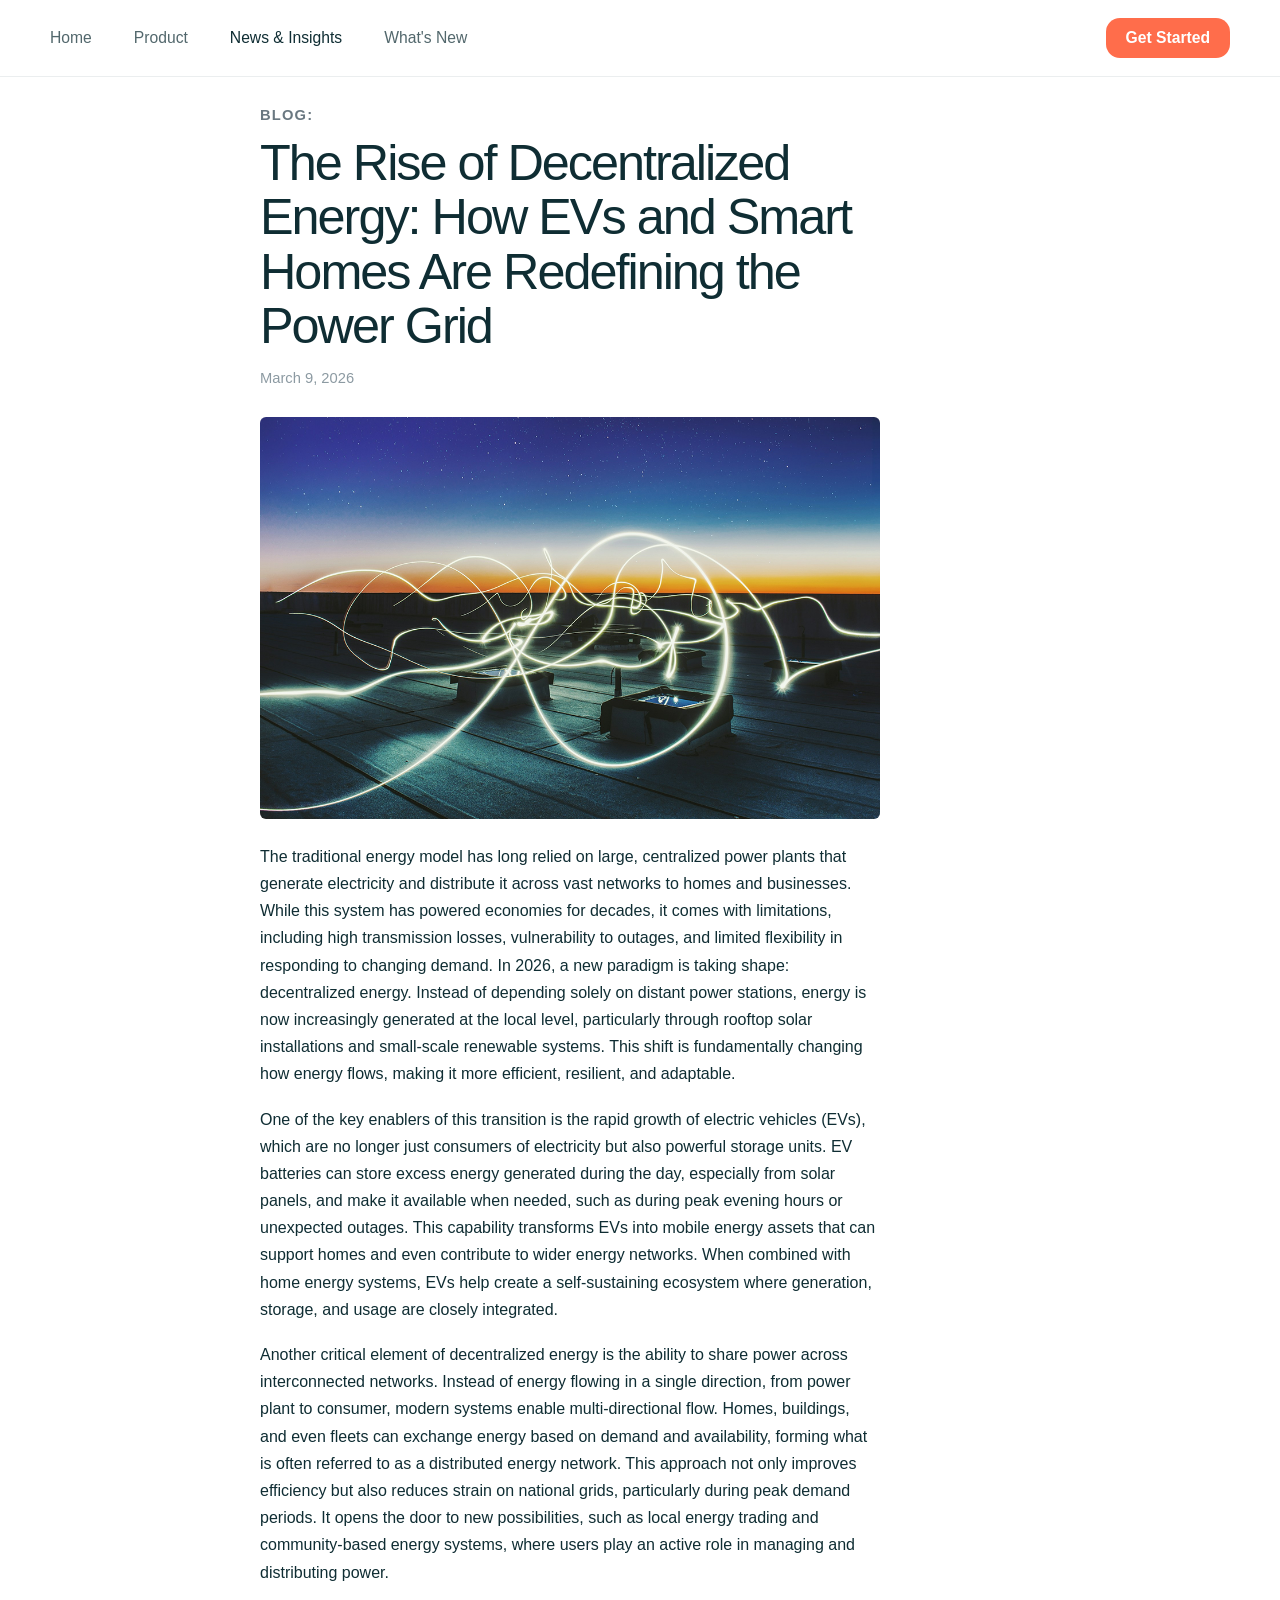
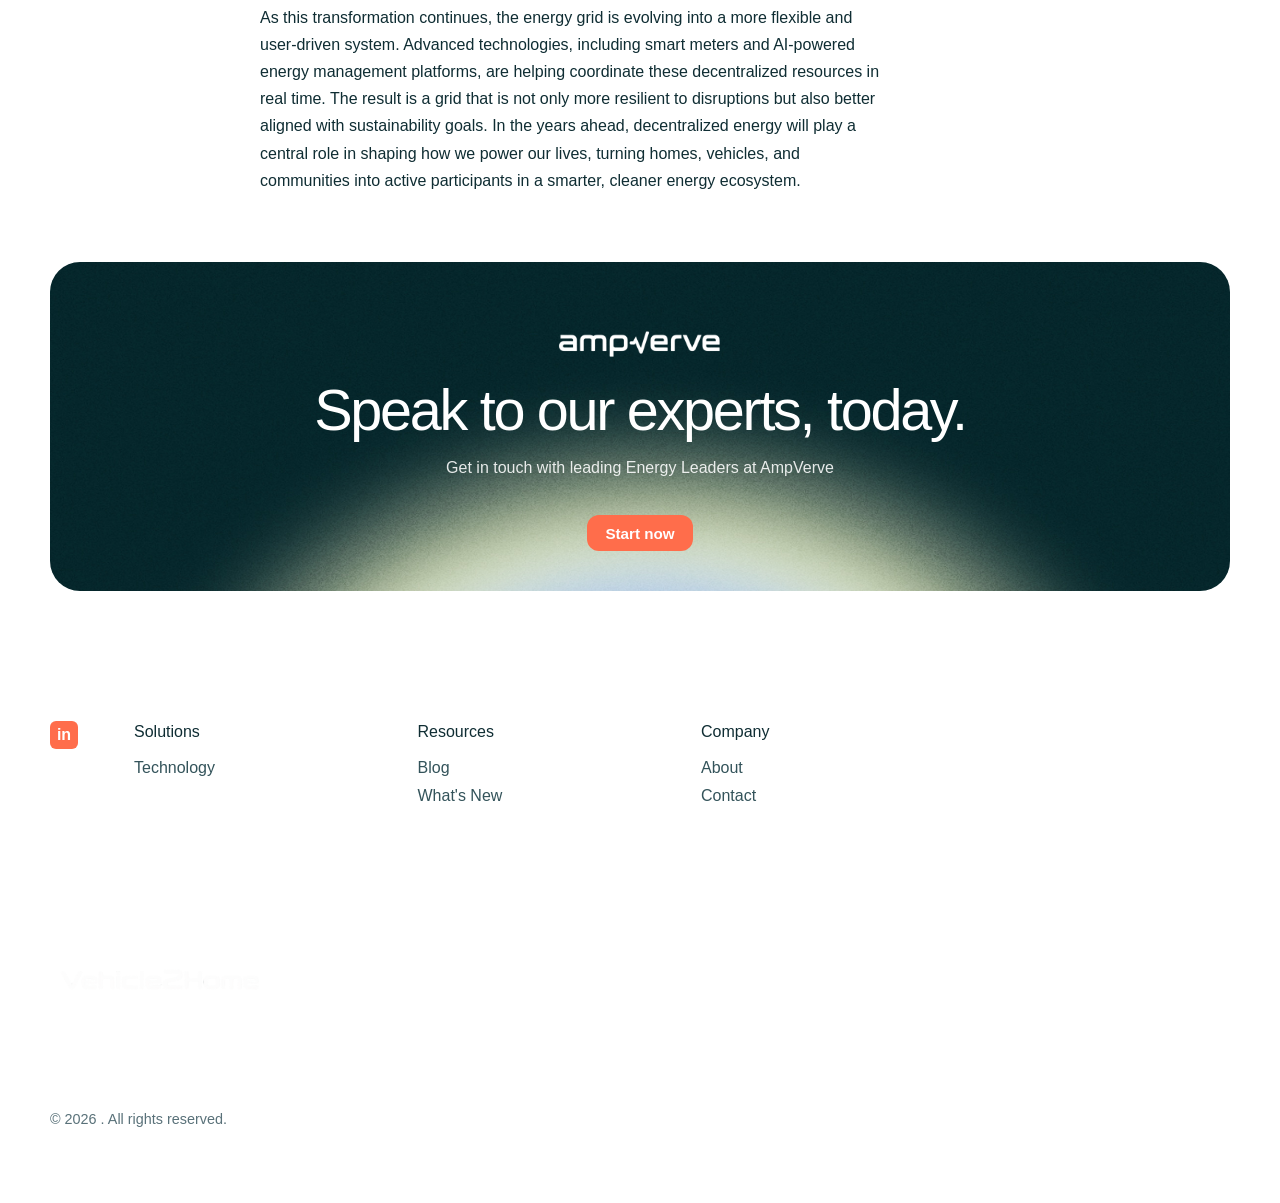
==== blog-details-2.html @ afc30acf "blogs added" ====
<!DOCTYPE html>
<html lang="en">
<head>
  <meta charset="UTF-8">
  <meta name="viewport" content="width=device-width, initial-scale=1.0">
  <title>Vehicle2Home | Blog Details</title>
  <link rel="stylesheet" href="styles.css">
</head>
<body class="details-page">
  <header class="page-header">
    <div class="shell page-nav">
      <nav class="page-nav-links" aria-label="Primary">
        <a href="index.html">Home</a>
        <a href="product.html">Product</a>
        <a href="news-insights.html" class="active">News &amp; Insights</a>
        <a href="index.html#save">What's New</a>
      </nav>
      <a class="btn btn-coral page-start" href="https://www.ampverve.com/">Get Started</a>
    </div>
  </header>

  <main class="details-main">
    <article class="details-article shell">
      <p class="details-kicker">BLOG:</p>
      <h1>The Rise of Decentralized Energy: How EVs and Smart Homes Are Redefining the Power Grid</h1>
      <p class="details-meta">March 9, 2026</p>

      <img class="details-hero-image" src="assets/Decenterakized Energy.png" alt="Decentralized energy network connecting homes, renewable power, and electric vehicles">

      <div class="details-copy">
        <p>The traditional energy model has long relied on large, centralized power plants that generate electricity and distribute it across vast networks to homes and businesses. While this system has powered economies for decades, it comes with limitations, including high transmission losses, vulnerability to outages, and limited flexibility in responding to changing demand. In 2026, a new paradigm is taking shape: decentralized energy. Instead of depending solely on distant power stations, energy is now increasingly generated at the local level, particularly through rooftop solar installations and small-scale renewable systems. This shift is fundamentally changing how energy flows, making it more efficient, resilient, and adaptable.</p>
        <p>One of the key enablers of this transition is the rapid growth of electric vehicles (EVs), which are no longer just consumers of electricity but also powerful storage units. EV batteries can store excess energy generated during the day, especially from solar panels, and make it available when needed, such as during peak evening hours or unexpected outages. This capability transforms EVs into mobile energy assets that can support homes and even contribute to wider energy networks. When combined with home energy systems, EVs help create a self-sustaining ecosystem where generation, storage, and usage are closely integrated.</p>
        <p>Another critical element of decentralized energy is the ability to share power across interconnected networks. Instead of energy flowing in a single direction, from power plant to consumer, modern systems enable multi-directional flow. Homes, buildings, and even fleets can exchange energy based on demand and availability, forming what is often referred to as a distributed energy network. This approach not only improves efficiency but also reduces strain on national grids, particularly during peak demand periods. It opens the door to new possibilities, such as local energy trading and community-based energy systems, where users play an active role in managing and distributing power.</p>
        <p>As this transformation continues, the energy grid is evolving into a more flexible and user-driven system. Advanced technologies, including smart meters and AI-powered energy management platforms, are helping coordinate these decentralized resources in real time. The result is a grid that is not only more resilient to disruptions but also better aligned with sustainability goals. In the years ahead, decentralized energy will play a central role in shaping how we power our lives, turning homes, vehicles, and communities into active participants in a smarter, cleaner energy ecosystem.</p>
      </div>
    </article>

    <section class="section cta news-page-cta" id="contact">
      <div class="shell">
        <div class="cta-panel">
          <img class="cta-logo" src="assets/ampverve-logo.svg" alt="AmpVerve logo">
          <h2>Speak to our experts, today.</h2>
          <p>Get in touch with leading Energy Leaders at AmpVerve</p>
          <a class="btn btn-coral" href="https://www.ampverve.com/">Start now</a>
        </div>
      </div>
    </section>
  </main>

  <footer class="footer">
    <div class="shell footer-grid">
      <a class="social" href="#top" aria-label="LinkedIn">in</a>

      <div class="footer-links">
        <div>
          <h3>Solutions</h3>
          <a href="product.html">Technology</a>
        </div>
        <!-- <div>
          <h3>Customers</h3>
          <a href="#contact">Borrowers</a>
          <a href="#contact">Lenders</a>
        </div> -->
        <div>
          <h3>Resources</h3>
          <!-- <a href="#news">Resources Hub</a> -->
          <a href="#news">Blog</a>
          <!-- <a href="#news">Press</a> -->
          <a href="#save">What's New</a>
        </div>
        <div>
          <h3>Company</h3>
          <a href="#top">About</a>
          <!-- <a href="#contact">Careers</a> -->
          <a href="#contact">Contact</a>
          <!-- <a href="#contact">Privacy Policy</a> -->
        </div>
      </div>
    </div>
    <div class="shell footer-bottom">
      <img class="site-logo footer-logo" src="assets/vehicle2home-logo.png" alt="Vehicle2Home logo">
      <p>&copy; 2026 . All rights reserved.</p>
    </div>
  </footer>

  <script src="script.js"></script>
</body>
</html>
---- styles.css ----
:root {
  --bg: #f9f8f5;
  --panel: #ffffff;
  --deep: #082f35;
  --deep-soft: #124951;
  --text: #0f2d33;
  --muted: #64727c;
  --line: #dde3e8;
  --coral: #ff6d4b;
  --shadow: 0 18px 60px rgba(8, 47, 53, 0.08);
}


*/This is for Suite Software Section*/

.software-steps {
  background: #fbfaf7;
  padding-top: 96px;
  padding-bottom: 110px;
}

.software-steps-head h2 {
  text-align: left;
  max-width: 760px;
  margin: 0 0 56px;
  color: #111;
}

.software-steps-layout {
  display: grid;
  grid-template-columns: minmax(320px, 460px) minmax(0, 1fr);
  gap: 46px;
  align-items: start;
}

.software-steps-content {
  padding-top: 12px;
}

.software-step-item {
  padding: 0 0 28px;
  margin-bottom: 28px;
  border-bottom: 1px solid #e5e1db;
}

.software-step-item:last-of-type {
  margin-bottom: 0;
}

.software-step-number {
  font-size: 32px;
  line-height: 1;
  font-weight: 300;
  letter-spacing: -0.05em;
  color: #111;
  margin-bottom: 18px;
}

.software-step-item p {
  max-width: 430px;
  font-size: 1.05rem;
  line-height: 1.6;
  color: #1e2328;
}

.software-steps-actions {
  margin-top: 56px;
}

.software-steps-actions .btn {
  min-width: 200px;
  min-height: 48px;
  border-radius: 16px;
  padding: 0 24px;
}

.software-steps-actions p {
  margin-top: 18px;
  color: #7a7f85;
  font-size: 0.98rem;
}

.software-steps-visual {
  min-width: 0;
}

.software-demo-frame {
  position: relative;
  min-height: 640px;
  padding: 68px 52px 52px;
  border-radius: 38px;
  background: #e7e3de;
  overflow: visible;
}

.software-demo-main {
  display: grid;
  grid-template-columns: 210px 1fr;
  min-height: 500px;
  border-radius: 28px;
  overflow: hidden;
  background: #f6f4f2;
  box-shadow: 0 18px 50px rgba(8, 47, 53, 0.08);
}

.software-demo-sidebar {
  background: #101217;
  color: rgba(255, 255, 255, 0.82);
  padding: 28px 22px;
}

.software-demo-brand {
  font-size: 1.8rem;
  font-weight: 600;
  letter-spacing: -0.05em;
  color: #fff;
}

.software-demo-nav {
  display: grid;
  gap: 10px;
  margin-top: 34px;
}

.software-demo-nav span {
  display: block;
  padding: 12px 14px;
  border-radius: 12px;
  font-size: 0.96rem;
}

.software-demo-nav span.active {
  background: rgba(255, 255, 255, 0.08);
  color: #fff;
}

.software-demo-content {
  padding: 50px 44px;
  background: #f8f7f5;
}

.software-demo-content h3 {
  font-size: 2rem;
  font-weight: 500;
  color: #111;
}

.software-demo-tabs {
  display: flex;
  gap: 28px;
  margin-top: 26px;
  padding-bottom: 14px;
  border-bottom: 1px solid #ddd7d0;
}

.software-demo-tabs span {
  font-size: 0.95rem;
  color: #8a8782;
  padding-bottom: 10px;
}

.software-demo-tabs span.active {
  color: #111;
  border-bottom: 2px solid #111;
}

.software-demo-list {
  display: grid;
  gap: 16px;
  margin-top: 28px;
}

.software-demo-entry {
  display: grid;
  grid-template-columns: 1fr auto;
  gap: 18px;
  align-items: center;
  padding: 18px 18px;
  border: 1px solid #e2ddd7;
  border-radius: 16px;
  background: #fff;
}

.software-demo-entry strong {
  display: block;
  font-size: 1rem;
  color: #111;
}

.software-demo-entry p {
  margin-top: 6px;
  color: #73777d;
  font-size: 0.92rem;
  line-height: 1.5;
}

.software-demo-entry a {
  white-space: nowrap;
  font-weight: 700;
  color: var(--text);
  text-decoration: underline;
  text-decoration-color: var(--coral);
  text-underline-offset: 5px;
  text-decoration-thickness: 2px;
}

.software-code-card {
  position: absolute;
  right: -12px;
  bottom: 26px;
  width: min(470px, 42vw);
  background: rgba(255, 255, 255, 0.96);
  border: 1px solid rgba(220, 214, 206, 0.95);
  border-radius: 24px;
  padding: 28px 28px 22px;
  box-shadow: 0 18px 50px rgba(0, 0, 0, 0.08);
}

.software-code-lines {
  display: grid;
  gap: 16px;
  color: #a4a09a;
  font-family: Aptos, "Segoe UI", "Trebuchet MS", sans-serif;
  font-size: 0.95rem;
  line-height: 1.5;
}

.software-code-footer {
  display: flex;
  align-items: center;
  gap: 10px;
  margin-top: 28px;
  color: #23262b;
  font-size: 0.98rem;
}

.copy-icon {
  font-size: 1.1rem;
  line-height: 1;
}

@media (max-width: 1200px) {
  .software-steps-layout {
    grid-template-columns: 1fr;
  }

  .software-demo-frame {
    min-height: auto;
  }

  .software-code-card {
    position: relative;
    right: auto;
    bottom: auto;
    width: 100%;
    margin-top: 22px;
  }
}

@media (max-width: 760px) {
  .software-steps {
    padding-top: 62px;
    padding-bottom: 70px;
  }

  .software-steps-head h2 {
    margin-bottom: 34px;
  }

  .software-demo-frame {
    padding: 22px;
    border-radius: 24px;
  }

  .software-demo-main {
    grid-template-columns: 1fr;
  }

  .software-demo-sidebar {
    padding: 22px 18px;
  }

  .software-demo-content {
    padding: 28px 20px;
  }

  .software-demo-entry {
    grid-template-columns: 1fr;
  }

  .software-step-number {
    margin-bottom: 12px;
  }

  .software-steps-actions {
    margin-top: 38px;
  }
}

.software-highlight {
  padding-top: 84px;
  padding-bottom: 30px;
  background: #fbfaf7;
}

.software-card {
  display: grid;
  grid-template-columns: minmax(0, 1.05fr) minmax(320px, 0.95fr);
  gap: 56px;
  align-items: center;
  background: #fff;
  border: 1px solid #e8ecef;
  border-radius: 30px;
  padding: 42px;
  box-shadow: var(--shadow);
}

.software-copy {
  max-width: 560px;
}

.software-copy .pill {
  margin-bottom: 22px;
}

.software-copy h2 {
  text-align: left;
  margin: 0;
  color: var(--text);
}

.software-copy .section-copy {
  margin-top: 18px;
  text-align: left;
  font-size: 1.05rem;
}

.software-features {
  display: grid;
  gap: 16px;
  margin: 30px 0 32px;
}

.software-feature {
  display: flex;
  align-items: center;
  gap: 14px;
  color: #23353b;
  font-weight: 500;
}

.software-icon {
  width: 28px;
  height: 28px;
  border-color: rgba(8, 47, 53, 0.18);
  color: var(--deep);
  flex: 0 0 28px;
}

.software-visual img {
  width: 100%;
  background-color: #ffffff00;
  border-radius: 22px;
  border: 1px solid #e8ecef;
  box-shadow: 0 22px 54px rgba(8, 47, 53, 0.12);
}

@media (max-width: 1100px) {
  .software-card {
    grid-template-columns: 1fr;
    gap: 32px;
  }
}

@media (max-width: 760px) {
  .software-highlight {
    padding-top: 62px;
  }

  .software-card {
    padding: 26px;
    border-radius: 22px;
  }

  .software-copy h2,
  .software-copy .section-copy {
    text-align: center;
  }

  .software-copy .pill {
    display: table;
    margin: 0 auto 22px;
  }

  .software-feature {
    align-items: flex-start;
  }

  .software-copy .btn {
    width: 100%;
  }
}


*,
*::before,
*::after {
  box-sizing: border-box;
}

html {
  scroll-behavior: smooth;
}

body {
  margin: 0;
  font-family: Aptos, "Segoe UI", "Trebuchet MS", sans-serif;
  color: var(--text);
  background: var(--bg);
}

img {
  max-width: 100%;
  display: block;
}

a {
  color: inherit;
  text-decoration: none;
}

.shell {
  width: min(1180px, calc(100vw - 48px));
  margin: 0 auto;
}

.narrow {
  width: min(1320px, calc(100vw - 120px));
}

.section {
  padding: 88px 0;
}

[data-reveal] {
  opacity: 0;
  transform: translateY(34px);
  transition: opacity 700ms ease, transform 700ms ease;
  will-change: opacity, transform;
}

[data-reveal].is-visible {
  opacity: 1;
  transform: translateY(0);
}

[data-reveal="left"] {
  transform: translateX(-34px);
}

[data-reveal="right"] {
  transform: translateX(34px);
}

[data-reveal="left"].is-visible,
[data-reveal="right"].is-visible {
  transform: translateX(0);
}

h1,
h2,
h3,
p {
  margin: 0;
}

h1,
h2 {
  letter-spacing: -0.04em;
  font-weight: 300;
}

h1 {
  font-size: clamp(3rem, 6vw, 5rem);
  line-height: 1;
}

h2 {
  font-size: clamp(2.5rem, 4.8vw, 4rem);
  text-align: center;
  line-height: 1.05;
}

h3 {
  font-size: 1.2rem;
  line-height: 1.35;
  font-weight: 500;
}

p {
  line-height: 1.7;
}

.btn {
  display: inline-flex;
  align-items: center;
  justify-content: center;
  min-height: 44px;
  padding: 0 22px;
  border-radius: 14px;
  font-size: 0.98rem;
  font-weight: 600;
  transition: transform 160ms ease, box-shadow 160ms ease, background 160ms ease;
}

.btn:hover {
  transform: translateY(-1px);
  box-shadow: 0 12px 24px rgba(255, 109, 75, 0.25);
}

.btn-coral {
  background: var(--coral);
  color: #fff;
}

.btn-large {
  min-width: 184px;
  min-height: 52px;
}

.btn-full {
  width: 100%;
}

.hero {
  background: var(--deep);
  color: #edf5f4;
}

.nav {
  display: flex;
  align-items: center;
  justify-content: space-between;
  gap: 24px;
  padding: 8px 0;
}

.brand {
  font-size: 2rem;
  font-weight: 700;
}

.brand-mark {
  letter-spacing: -0.06em;
}

.site-logo {
  display: block;
  height: auto;
}

.header-logo {
  width: 200px;
}

.nav-links {
  display: flex;
  gap: 38px;
  font-size: 0.98rem;
}

.nav-links a {
  opacity: 0.88;
}

.nav-links a.active,
.nav-links a:hover {
  opacity: 1;
}

.hero-content {
  display: grid;
  place-items: center;
  text-align: center;
  padding: 78px 0 56px;
}

.hero-content p {
  max-width: 670px;
  margin-top: 28px;
  font-size: 1.45rem;
  color: rgba(237, 245, 244, 0.85);
}

.hero-content .btn {
  margin-top: 34px;
}

[data-typewriter]::after {
  content: "";
  display: inline-block;
  width: 0.08em;
  height: 0.9em;
  margin-left: 0.08em;
  vertical-align: -0.08em;
  background: currentColor;
  animation: type-caret 900ms steps(1) infinite;
}

[data-typewriter].typewriter-done::after {
  opacity: 0;
}

.hero-points {
  display: flex;
  flex-wrap: wrap;
  justify-content: center;
  gap: 36px;
  margin-top: 66px;
  padding-bottom: 10px;
}

.point {
  display: inline-flex;
  align-items: center;
  gap: 12px;
  color: rgba(237, 245, 244, 0.9);
}

.icon-ring {
  display: inline-grid;
  place-items: center;
  width: 24px;
  height: 24px;
  border: 1px solid rgba(237, 245, 244, 0.45);
  border-radius: 50%;
  font-size: 0.72rem;
}

.logo-strip {
  border-top: 1px solid rgba(237, 245, 244, 0.08);
  border-bottom: 1px solid rgba(237, 245, 244, 0.08);
  overflow: hidden;
}

.logo-marquee {
  display: flex;
  width: max-content;
  min-width: 100%;
}

.logo-track {
  display: flex;
  flex: 0 0 auto;
  align-items: center;
  gap: clamp(46px, 6vw, 86px);
  padding: 18px clamp(24px, 4vw, 40px);
  animation: logo-scroll 28s linear infinite;
}

.partner-logo {
  width: auto;
  height: 38px;
  object-fit: contain;
  flex: 0 0 auto;
  opacity: 0.96;
}

.microsoft-logo {
  height: 44px;
}

.reading-logo {
  height: 40px;
}

.oxford-logo {
  height: 42px;
}

.sustainable-logo {
  height: 30px;
}

.wells-logo {
  height: 48px;
}

.cherry-logo {
  height: 42px;
}

@keyframes logo-scroll {
  from {
    transform: translateX(0);
  }

  to {
    transform: translateX(-100%);
  }
}

@keyframes type-caret {
  0%,
  49% {
    opacity: 1;
  }

  50%,
  100% {
    opacity: 0;
  }
}

.eyebrow {
  text-align: center;
  color: #d6d9dc;
  margin-bottom: 22px;
}

.intro h2,
.feature-video h2,
.challenge h2,
.v2h h2,
.savings h2,
.news h2,
.cta h2 {
  max-width: 900px;
  margin: 0 auto;
}

.video-grid {
  display: grid;
  grid-template-columns: repeat(3, 1fr);
  gap: 24px;
  margin-top: 62px;
}

.video-card {
  transition: transform 220ms ease;
}

.video-card h3 {
  margin-top: 18px;
  font-size: 1.02rem;
  padding: 0 6px;
}

.thumb,
.hero-video {
  position: relative;
  overflow: hidden;
  border-radius: 22px;
  background: linear-gradient(180deg, #0f383f 0%, #0a2f35 100%);
  box-shadow: 0 22px 54px rgba(8, 47, 53, 0.16);
}

.thumb {
  aspect-ratio: 1.68;
  border: 1px solid rgba(255, 255, 255, 0.18);
}

.thumb::after,
.hero-video::after {
  content: "";
  position: absolute;
  inset: 0;
  background: linear-gradient(180deg, rgba(255, 255, 255, 0.04), rgba(8, 47, 53, 0.16));
  pointer-events: none;
  transition: opacity 220ms ease;
}

.thumb img,
.thumb iframe,
.hero-video img,
.hero-video iframe,
.main-story img {
  width: 100%;
  height: 100%;
  object-fit: cover;
}

.thumb img,
.thumb iframe,
.hero-video img,
.hero-video iframe {
  transform: scale(1);
  transition: transform 280ms ease;
}

.thumb iframe,
.hero-video iframe {
  border: 0;
  display: block;
}

.video-card:hover {
  transform: translateY(-4px);
}

.video-card:hover .thumb iframe,
.video-card:hover .thumb img,
.hero-video:hover iframe,
.hero-video:hover img {
  transform: scale(1.045);
}

.video-card:hover .thumb::after,
.hero-video:hover::after {
  opacity: 0.6;
}

.play-button {
  position: absolute;
  inset: 50% auto auto 50%;
  width: 170px;
  height: 170px;
  transform: translate(-50%, -50%);
  border-radius: 50%;
  background: rgba(255, 255, 255, 0.96);
  border: 6px solid rgba(0, 0, 0, 0.14);
  box-shadow: 0 10px 30px rgba(0, 0, 0, 0.12);
}

.play-button::before {
  content: "";
  position: absolute;
  inset: 50% auto auto 54%;
  transform: translate(-50%, -50%);
  border-top: 28px solid transparent;
  border-bottom: 28px solid transparent;
  border-left: 42px solid #000;
}

.play-button.small {
  width: 102px;
  height: 102px;
}

.play-button.small::before {
  border-top-width: 18px;
  border-bottom-width: 18px;
  border-left-width: 28px;
}

.speaker,
.section-copy {
  margin-top: 18px;
  text-align: center;
  color: var(--muted);
  font-size: 1.1rem;
}

.speaker {
  text-transform: uppercase;
  color: #23353b;
  letter-spacing: 0.04em;
}

.hero-video {
  margin-top: 54px;
  aspect-ratio: 1.66;
  border: 1px solid rgba(8, 47, 53, 0.08);
  background:
    radial-gradient(circle at 50% 0%, rgba(255, 255, 255, 0.32), transparent 40%),
    linear-gradient(180deg, #fefefe 0%, #eef3f4 100%);
  box-shadow: 0 26px 72px rgba(8, 47, 53, 0.14);
}

.challenge {
  background: linear-gradient(180deg, #fbfaf8 0%, #fff 100%);
}

.timeline {
  display: grid;
  grid-template-columns: repeat(3, 1fr);
  gap: 36px;
  margin-top: 70px;
}

.timeline-item {
  text-align: center;
}

.timeline-item p {
  margin-top: 14px;
  color: var(--muted);
}

.timeline-line {
  position: relative;
  display: grid;
  grid-template-columns: repeat(3, 1fr);
  align-items: center;
  gap: 36px;
  width: min(920px, 100%);
  margin: 26px auto 0;
}

.timeline-line::before {
  content: "";
  position: absolute;
  left: 7%;
  right: 7%;
  top: 50%;
  height: 1px;
  background: var(--line);
}

.timeline-line span {
  position: relative;
  justify-self: center;
  width: 18px;
  height: 18px;
  background: #fff;
  border: 6px solid #cfd5d9;
  border-radius: 50%;
}

.badge-stack {
  display: grid;
  justify-content: center;
  gap: 16px;
  margin: 28px 0 12px;
}

.pill {
  display: inline-flex;
  justify-content: center;
  align-items: center;
  min-width: 138px;
  height: 44px;
  border-radius: 14px;
  color: #fff;
  font-weight: 600;
}

.pill-coral {
  background: var(--coral);
}

.pill-deep {
  background: var(--deep);
}

.v2h-flow {
  display: grid;
  grid-template-columns: 1fr auto 1fr auto 1fr;
  align-items: center;
  gap: 10px;
  max-width: 960px;
  margin: 64px auto 0;
}

.flow-step {
  text-align: center;
}

.flow-icon {
  display: inline-grid;
  place-items: center;
  width: 86px;
  height: 86px;
  border-radius: 50%;
  box-shadow: 0 12px 30px rgba(8, 47, 53, 0.15);
}

.flow-icon.deep {
  background: #155763;
}

.flow-icon.coral {
  background: var(--coral);
}

.flow-icon svg {
  width: 34px;
  height: 34px;
  fill: #fff;
}

.flow-step h3 {
  margin-top: 18px;
}

.flow-step p {
  color: var(--muted);
}

.flow-arrow {
  font-size: 3rem;
  color: #111;
  text-align: center;
}

.benefit-grid {
  display: grid;
  grid-template-columns: repeat(3, 1fr);
  gap: 18px;
  margin-top: 64px;
}

.benefit-card,
.calculator-card,
.stat-card {
  background: #fff;
  border: 1px solid #e8ecef;
  border-radius: 20px;
}

.benefit-card {
  padding: 42px 32px;
  text-align: center;
}

.mini-icon {
  display: inline-grid;
  place-items: center;
  width: 36px;
  height: 36px;
  color: var(--deep);
}

.mini-icon img,
.mini-icon svg {
  width: 100%;
  height: 100%;
  object-fit: contain;
}

.mini-icon svg {
  fill: currentColor;
}

.benefit-card h3 {
  margin-top: 18px;
}

.benefit-card p {
  margin-top: 12px;
  color: var(--muted);
}

.savings-layout {
  display: grid;
  grid-template-columns: minmax(320px, 560px) 1fr;
  gap: 70px;
  margin-top: 56px;
  align-items: start;
}

.calculator-card {
  padding: 28px;
  box-shadow: var(--shadow);
}

.calculator-card h3 {
  font-size: 2rem;
  margin-bottom: 24px;
}

.calculator-card label {
  display: block;
  margin-top: 18px;
  margin-bottom: 10px;
  font-size: 0.95rem;
}

.select-shell {
  position: relative;
}

.select-shell::after {
  content: "v";
  position: absolute;
  right: 16px;
  top: 50%;
  transform: translateY(-50%);
  color: #8a949c;
  pointer-events: none;
}

select,
input[type="range"] {
  width: 100%;
}

select {
  appearance: none;
  border: 0;
  background: #f1f3f6;
  color: #324148;
  min-height: 48px;
  border-radius: 10px;
  padding: 0 16px;
  font-size: 1rem;
}

input[type="range"] {
  appearance: none;
  height: 12px;
  border-radius: 999px;
  background: linear-gradient(90deg, #1a5a64 0%, #1a5a64 var(--fill, 40%), #e8edf1 var(--fill, 40%), #e8edf1 100%);
}

input[type="range"]::-webkit-slider-thumb {
  appearance: none;
  width: 22px;
  height: 22px;
  border-radius: 50%;
  background: #fff;
  border: 2px solid #67757d;
}

input[type="range"]::-moz-range-thumb {
  width: 22px;
  height: 22px;
  border-radius: 50%;
  background: #fff;
  border: 2px solid #67757d;
}

.range-scale {
  display: flex;
  justify-content: space-between;
  margin-top: 8px;
  color: #8a949c;
  font-size: 0.85rem;
}

.estimate-card {
  margin-top: 24px;
  padding: 20px;
  border-radius: 16px;
  background: #175864;
  color: #fff;
}

.estimate-card p {
  font-size: 0.95rem;
}

.estimate-card strong {
  display: block;
  margin-top: 10px;
  font-size: 4rem;
  line-height: 1;
}

.estimate-card span {
  display: block;
  margin-top: 12px;
  color: rgba(255, 255, 255, 0.78);
}

.calculator-card .btn {
  margin-top: 20px;
}

.savings-notes {
  display: grid;
  gap: 30px;
}

.savings-notes article {
  display: grid;
  grid-template-columns: 40px 1fr;
  gap: 16px;
}

.savings-notes article p {
  margin-top: 10px;
  color: var(--muted);
}

.stat-card {
  max-width: 390px;
  padding: 26px 28px;
}

.stat-card strong {
  display: block;
  font-size: 4rem;
  line-height: 1;
  color: #1b5661;
}

.stat-card p {
  margin-top: 14px;
  color: var(--muted);
}

.news-head {
  display: flex;
  align-items: flex-end;
  justify-content: space-between;
  gap: 20px;
}

.news-head a,
.main-story a,
.story-item a {
  font-weight: 700;
  text-decoration: underline;
  text-decoration-color: var(--coral);
  text-underline-offset: 6px;
  text-decoration-thickness: 3px;
}

.news-layout {
  display: grid;
  grid-template-columns: minmax(0, 0.92fr) minmax(0, 1fr);
  gap: 54px;
  margin-top: 38px;
  align-items: start;
}

.story-type {
  margin-bottom: 16px;
  font-size: 1.05rem;
  color: #24363c;
}

.main-story {
  max-width: 500px;
}

.main-story img {
  aspect-ratio: 1.52;
  border-radius: 8px;
}

.main-story h3 {
  margin-top: 18px;
  font-size: 1.2rem;
  line-height: 1.35;
}

.story-date {
  margin-top: 8px;
  margin-bottom: 18px;
  color: #86929a;
  font-size: 0.95rem;
}

.story-list {
  display: grid;
  gap: 28px;
  align-content: start;
}

.story-item {
  display: grid;
  grid-template-columns: 126px 1fr;
  gap: 18px;
}

.story-item h3 {
  font-size: 1rem;
  line-height: 1.45;
}

.story-thumb {
  height: 126px;
  width: 100%;
  border-radius: 8px;
  background-size: cover;
  background-position: center;
  object-fit: cover;
}

.thumb-industrial {
  background-image: linear-gradient(135deg, rgba(8, 47, 53, 0.35), rgba(8, 47, 53, 0.05)), linear-gradient(140deg, #34383d 0%, #1d2328 40%, #4a535d 100%);
}

.thumb-charger {
  background-image: linear-gradient(135deg, rgba(255, 255, 255, 0.05), rgba(255, 109, 75, 0.1)), linear-gradient(145deg, #2d3238 0%, #4f5c66 38%, #d2c4b3 100%);
}

.news {
  padding-bottom: 128px;
}

.cta {
  padding-top: 24px;
}

.cta-panel {
  position: relative;
  overflow: hidden;
  border-radius: 30px;
  background: url("assets/cta-bg.png") center/100% 100% no-repeat, var(--deep);
  color: #fff;
  text-align: center;
  min-height: 315px;
  padding: 64px 24px 40px;
}

.cta-panel::before,
.cta-panel::after {
  content: none;
}

.cta-logo {
  position: relative;
  z-index: 1;
  width: min(170px, 52%);
  height: auto;
  margin: 0 auto;
  filter: brightness(0) invert(1);
}

.cta-panel .brand {
  position: relative;
  z-index: 1;
  font-size: 2.2rem;
}

.cta-panel h2 {
  position: relative;
  z-index: 1;
  margin-top: 20px;
  font-size: clamp(2.5rem, 5.2vw, 3.6rem);
  line-height: 1.1;
}

.cta-panel p {
  position: relative;
  z-index: 1;
  margin-top: 12px;
  color: rgba(255, 255, 255, 0.88);
  font-size: 1rem;
}

.cta-panel .btn {
  position: relative;
  z-index: 1;
  margin-top: 34px;
  min-width: 88px;
  min-height: 36px;
  padding: 0 18px;
  border-radius: 12px;
  font-size: 0.95rem;
}

.footer {
  padding: 42px 0 72px;
}

.footer-grid {
  display: grid;
  grid-template-columns: 44px 1fr;
  gap: 40px;
  align-items: start;
}

.social {
  display: inline-grid;
  place-items: center;
  width: 28px;
  height: 28px;
  background: var(--coral);
  color: #fff;
  border-radius: 6px;
  font-weight: 700;
}

.footer-links {
  display: grid;
  grid-template-columns: repeat(4, minmax(110px, 1fr));
  gap: 38px;
}

.footer-links h3 {
  margin-bottom: 16px;
  font-size: 1rem;
}

.footer-links a {
  display: block;
  color: #33535a;
  margin-bottom: 10px;
}

.footer-bottom {
  margin-top: 54px;
  color: #597179;
  font-size: 0.9rem;
}

.footer-logo {
  width: 220px;
  margin-bottom: 18px;
}

.page-header {
  background: #fff;
  border-bottom: 1px solid rgba(8, 47, 53, 0.08);
}

.page-nav {
  display: flex;
  align-items: center;
  justify-content: space-between;
  gap: 24px;
  padding: 18px 0;
}

.page-nav-links {
  display: flex;
  flex-wrap: wrap;
  gap: 42px;
  font-size: 0.98rem;
}

.page-nav-links a {
  color: rgba(15, 45, 51, 0.72);
}

.page-nav-links a.active,
.page-nav-links a:hover {
  color: var(--text);
}

.page-start {
  min-height: 40px;
  padding: 0 20px;
}

.news-page {
  background: #fff;
}

.news-page-main {
  padding: 28px 0 0;
}

.news-directory {
  padding: 8px 0 32px;
}

.news-directory-shell {
  width: min(1220px, calc(100vw - 72px));
}

.news-directory-top {
  display: flex;
  align-items: center;
  justify-content: space-between;
  gap: 24px;
}

.news-filter-row {
  display: flex;
  flex-wrap: wrap;
  gap: 12px;
}

.news-filter {
  display: inline-flex;
  align-items: center;
  justify-content: center;
  min-height: 34px;
  padding: 0 14px;
  border: 1px solid #e2e7eb;
  border-radius: 999px;
  font-size: 0.92rem;
  color: #6a7881;
  background: #fff;
}

.news-filter.active {
  background: var(--deep);
  border-color: var(--deep);
  color: #fff;
}

.news-search {
  display: inline-flex;
  align-items: center;
}

.news-search input {
  width: 210px;
  min-height: 38px;
  padding: 0 16px;
  border: 1px solid #e2e7eb;
  border-radius: 999px;
  background: #fff;
  color: var(--text);
}

.news-search input::placeholder {
  color: #9aa7af;
}

.news-directory-title {
  margin-top: 34px;
  font-size: 2.8rem;
  font-weight: 400;
  letter-spacing: -0.04em;
  line-height: 1.05;
  text-align: left;
}

.news-card-grid {
  display: grid;
  grid-template-columns: repeat(3, minmax(0, 1fr));
  gap: 34px 28px;
  margin-top: 28px;
}

.news-card img {
  width: 100%;
  aspect-ratio: 1.24;
  object-fit: cover;
  border-radius: 8px;
}

.news-card h2 {
  margin-top: 16px;
  font-size: 1.28rem;
  font-weight: 500;
  line-height: 1.32;
  text-align: left;
  letter-spacing: -0.03em;
}

.news-card-date {
  margin-top: 8px;
  color: #89979f;
  font-size: 0.92rem;
}

.news-card a {
  display: inline-block;
  margin-top: 12px;
  font-size: 0.95rem;
  font-weight: 700;
  text-decoration: underline;
  text-decoration-color: var(--coral);
  text-underline-offset: 6px;
  text-decoration-thickness: 3px;
}

.news-page-cta {
  padding-top: 68px;
}

.details-page {
  background: #fff;
}

.details-main {
  padding: 26px 0 0;
}

.details-article {
  width: min(760px, calc(100vw - 48px));
}

.details-kicker {
  color: #6a7881;
  font-size: 0.92rem;
  font-weight: 700;
  letter-spacing: 0.08em;
  text-transform: uppercase;
}

.details-article h1 {
  margin-top: 8px;
  max-width: 640px;
  font-size: clamp(2rem, 4.4vw, 3.15rem);
  line-height: 1.08;
  letter-spacing: -0.04em;
}

.details-intro {
  max-width: 620px;
  margin-top: 18px;
  color: #5f6d76;
  font-size: 1rem;
}

.details-meta {
  margin-top: 12px;
  color: #8c9aa2;
  font-size: 0.92rem;
}

.details-hero-image {
  width: 100%;
  max-width: 620px;
  margin-top: 26px;
  border-radius: 6px;
}

.details-copy {
  max-width: 620px;
  margin-top: 24px;
}

.details-copy p + p {
  margin-top: 18px;
}

.product-page {
  background: #fbfaf7;
}

.product-hero {
  min-height: 720px;
  background:
    radial-gradient(circle at 50% 110%, rgba(201, 233, 219, 0.18), transparent 30%),
    linear-gradient(180deg, #082f35 0%, #072f35 100%);
  color: #edf5f4;
}

.product-hero .nav {
  padding-top: 0;
}

.product-hero .nav-links a {
  color: rgba(237, 245, 244, 0.84);
}

.product-hero .nav-links a.active,
.product-hero .nav-links a:hover {
  color: #fff;
}

.product-hero-content {
  display: grid;
  place-items: center;
  text-align: center;
  padding: 150px 0 140px;
}

.product-hero-content h1 {
  font-size: clamp(3.6rem, 7vw, 5.6rem);
  line-height: 1.02;
}

.product-hero-content .btn {
  margin-top: 42px;
  min-width: 198px;
}

.product-hero .hero-points {
  margin-top: 78px;
}

.product-challenge,
.product-v2h,
.product-savings {
  background: #fbfaf7;
}

.product-challenge h2,
.product-v2h h2,
.product-savings h2 {
  color: #0f2d33;
}

.product-challenge {
  padding-top: 140px;
}

.product-v2h {
  padding-top: 84px;
}

.product-savings {
  padding-top: 110px;
}

.sr-only {
  position: absolute;
  width: 1px;
  height: 1px;
  padding: 0;
  margin: -1px;
  overflow: hidden;
  clip: rect(0, 0, 0, 0);
  white-space: nowrap;
  border: 0;
}

@media (max-width: 1100px) {
  .nav {
    flex-wrap: wrap;
    justify-content: center;
  }

  .logo-row,
  .video-grid,
  .benefit-grid,
  .timeline,
  .news-layout,
  .savings-layout {
    grid-template-columns: 1fr;
  }

  .timeline-line {
    display: none;
  }

  .v2h-flow {
    grid-template-columns: 1fr;
    gap: 22px;
  }

  .flow-arrow {
    transform: rotate(90deg);
  }

  .story-item {
    grid-template-columns: 96px 1fr;
  }

  .page-nav {
    flex-direction: column;
  }

  .page-nav-links {
    justify-content: center;
    gap: 22px;
  }

  .news-directory-top {
    flex-direction: column;
    align-items: stretch;
  }

  .news-card-grid {
    grid-template-columns: repeat(2, minmax(0, 1fr));
  }
}

@media (max-width: 760px) {
  .shell,
  .narrow {
    width: min(100vw - 28px, 100%);
  }

  .section {
    padding: 62px 0;
  }

  .nav-links {
    flex-wrap: wrap;
    justify-content: center;
    gap: 16px 20px;
  }

  .hero-content {
    padding-top: 78px;
  }

  .hero-content p {
    font-size: 1.05rem;
  }

  .play-button {
    width: 110px;
    height: 110px;
  }

  .play-button::before {
    border-top-width: 18px;
    border-bottom-width: 18px;
    border-left-width: 26px;
  }

  .hero-points {
    gap: 16px;
    justify-items: start;
  }

  .point {
    width: 100%;
    justify-content: center;
  }

  .main-story h3,
  .story-item h3,
  .calculator-card h3 {
    font-size: 1.55rem;
  }

  .estimate-card strong,
  .stat-card strong {
    font-size: 3rem;
  }

  .footer-grid,
  .footer-links {
    grid-template-columns: 1fr;
  }

  .news-directory-shell {
    width: min(100vw - 32px, 1220px);
  }

  .news-directory-title {
    font-size: 2.1rem;
  }

  .news-card-grid {
    grid-template-columns: 1fr;
  }

  .news-search input {
    width: 100%;
  }

  .details-article {
    width: min(100vw - 32px, 760px);
  }
}
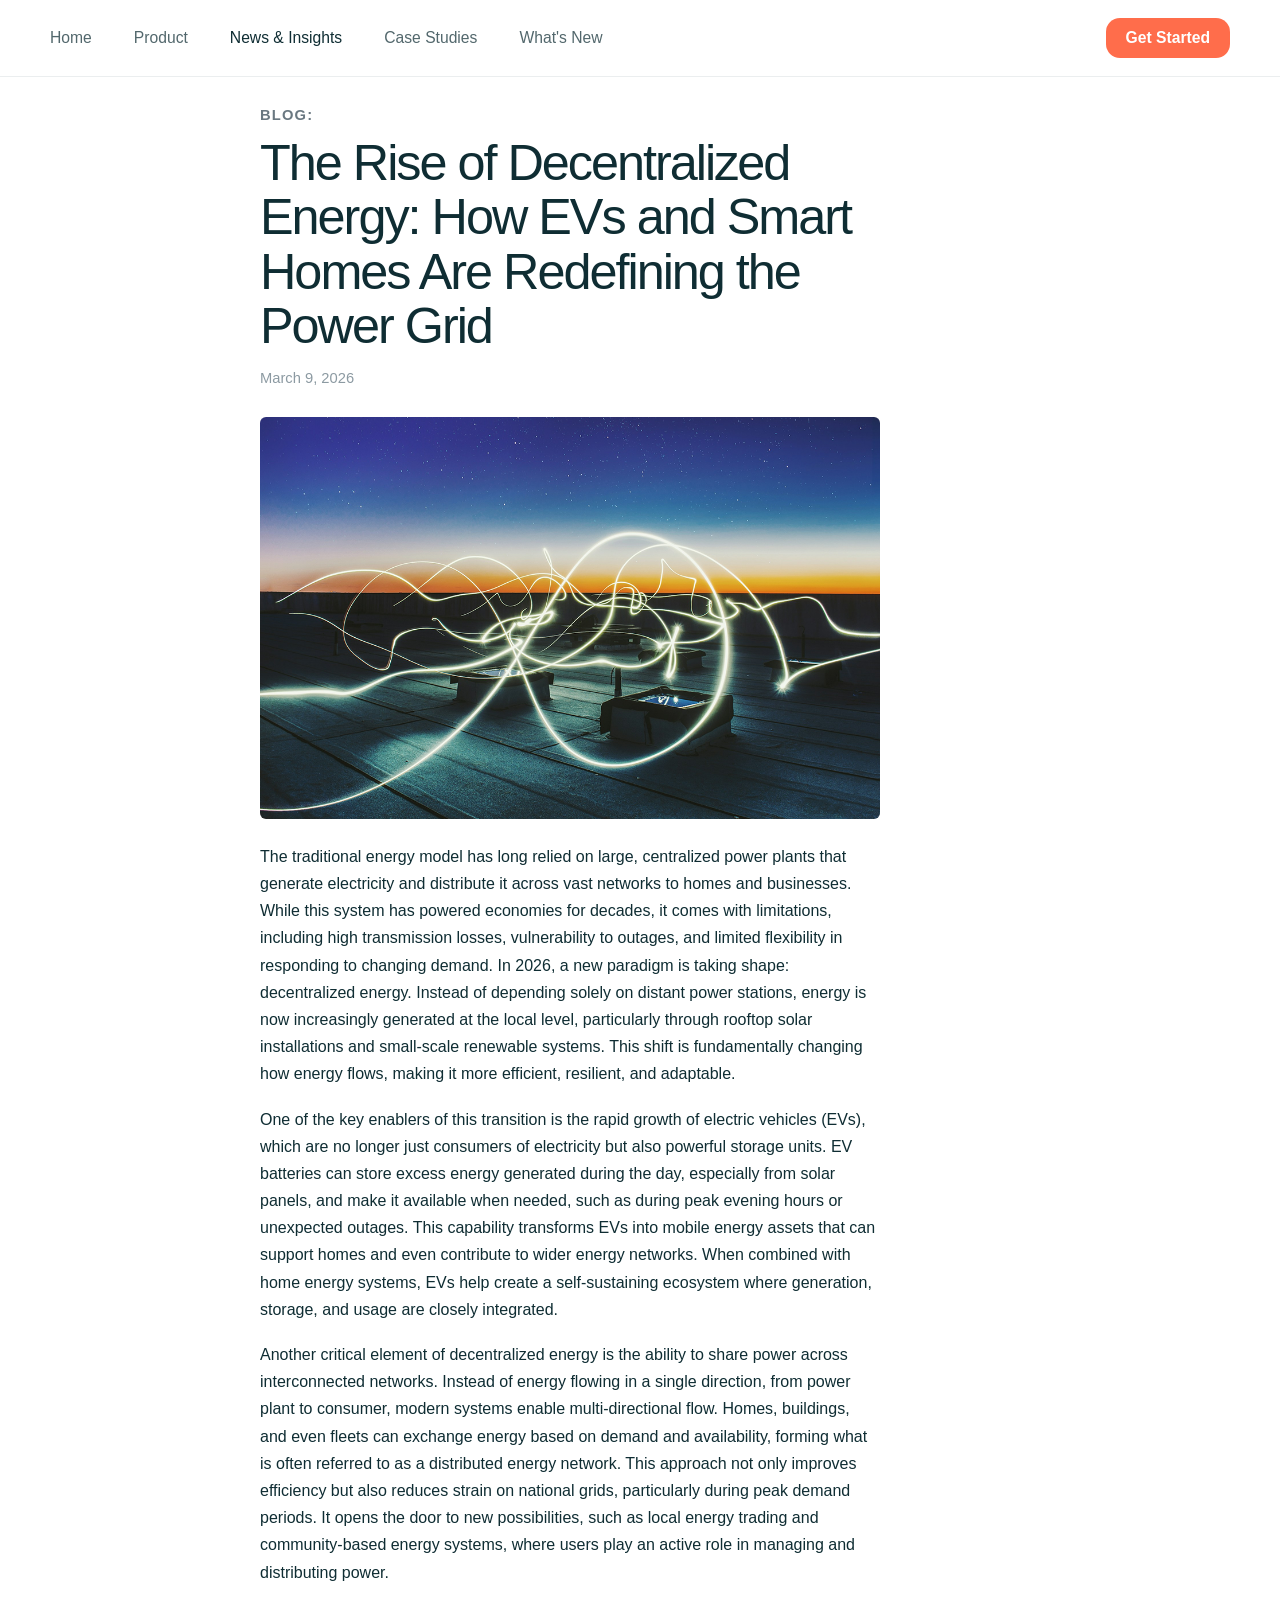
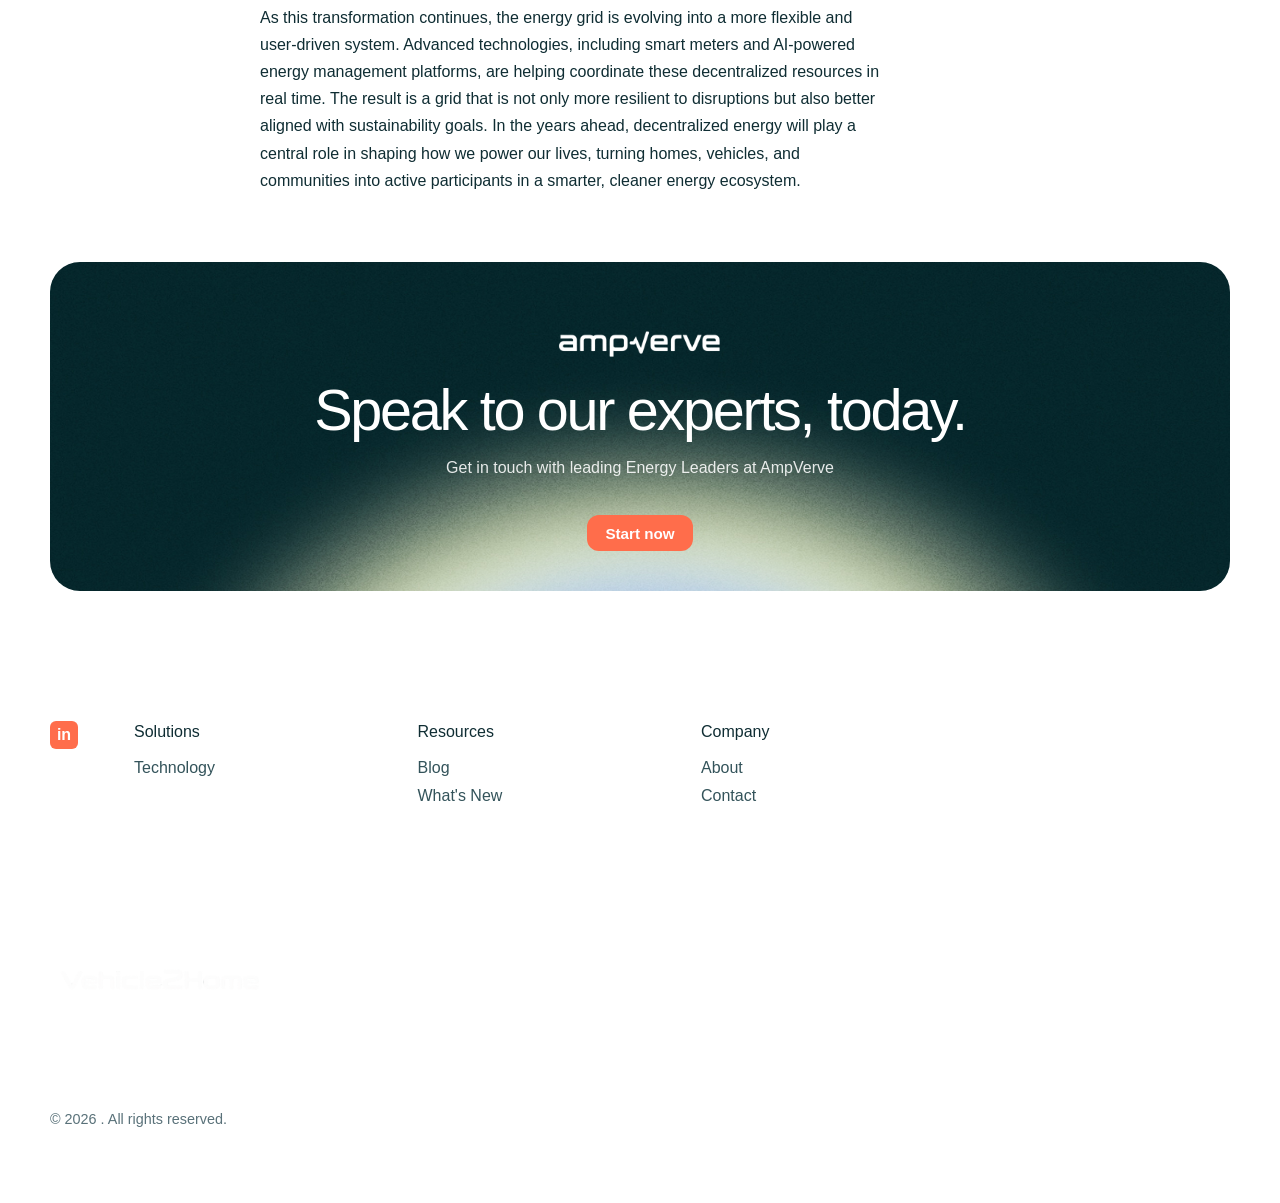
==== commit bb77a62b: "Case Studies added" ====
--- a/blog-details-2.html
+++ b/blog-details-2.html
@@ -13,6 +13,7 @@
         <a href="index.html">Home</a>
         <a href="product.html">Product</a>
         <a href="news-insights.html" class="active">News &amp; Insights</a>
+        <a href="case-studies.html">Case Studies</a>
         <a href="index.html#save">What's New</a>
       </nav>
       <a class="btn btn-coral page-start" href="https://www.ampverve.com/">Get Started</a>
--- a/styles.css
+++ b/styles.css
@@ -1656,6 +1656,92 @@
   background: #fbfaf7;
 }
 
+.case-studies-showcase {
+  padding-top: 92px;
+  padding-bottom: 128px;
+}
+
+.case-study-feature {
+  display: grid;
+  grid-template-columns: minmax(0, 1.4fr) minmax(360px, 0.9fr);
+  gap: 40px;
+  align-items: start;
+  padding: 38px 0 46px;
+  border-top: 1px solid rgba(15, 45, 51, 0.08);
+}
+
+.case-study-feature:first-of-type {
+  margin-top: 28px;
+}
+
+.case-study-media img {
+  width: 100%;
+  aspect-ratio: 1.55;
+  object-fit: cover;
+  border-radius: 0;
+  background: #dfe7e4;
+}
+
+.case-study-copy {
+  max-width: 540px;
+  min-height: 100%;
+  display: flex;
+  flex-direction: column;
+}
+
+.case-study-copy h3 {
+  font-size: clamp(2.1rem, 3vw, 3.05rem);
+  line-height: 1.08;
+  color: #0f2d33;
+}
+
+.case-study-copy p {
+  margin-top: 34px;
+  font-size: 1.08rem;
+  line-height: 1.6;
+  color: #24363c;
+}
+
+.case-study-copy a {
+  margin-top: 24px;
+  font-weight: 700;
+  text-decoration: underline;
+  text-decoration-color: var(--coral);
+  text-underline-offset: 6px;
+  text-decoration-thickness: 3px;
+}
+
+.case-study-author {
+  margin-top: auto;
+  padding-top: 54px;
+  display: flex;
+  align-items: center;
+  gap: 18px;
+}
+
+.case-study-author img {
+  width: 56px;
+  height: 56px;
+  border-radius: 0;
+  object-fit: cover;
+  background: #d6ddd9;
+}
+
+.case-study-author strong,
+.case-study-author span {
+  display: block;
+}
+
+.case-study-author strong {
+  font-size: 1.05rem;
+  color: #0f2d33;
+}
+
+.case-study-author span {
+  margin-top: 6px;
+  color: #6e7d84;
+}
+
 .product-challenge h2,
 .product-v2h h2,
 .product-savings h2 {
@@ -1697,7 +1783,8 @@
   .benefit-grid,
   .timeline,
   .news-layout,
-  .savings-layout {
+  .savings-layout,
+  .case-study-feature {
     grid-template-columns: 1fr;
   }
 
@@ -1716,6 +1803,19 @@
 
   .story-item {
     grid-template-columns: 96px 1fr;
+  }
+
+  .case-study-copy {
+    max-width: none;
+  }
+
+  .case-study-copy p {
+    margin-top: 20px;
+  }
+
+  .case-study-author {
+    margin-top: 0;
+    padding-top: 28px;
   }
 
   .page-nav {
